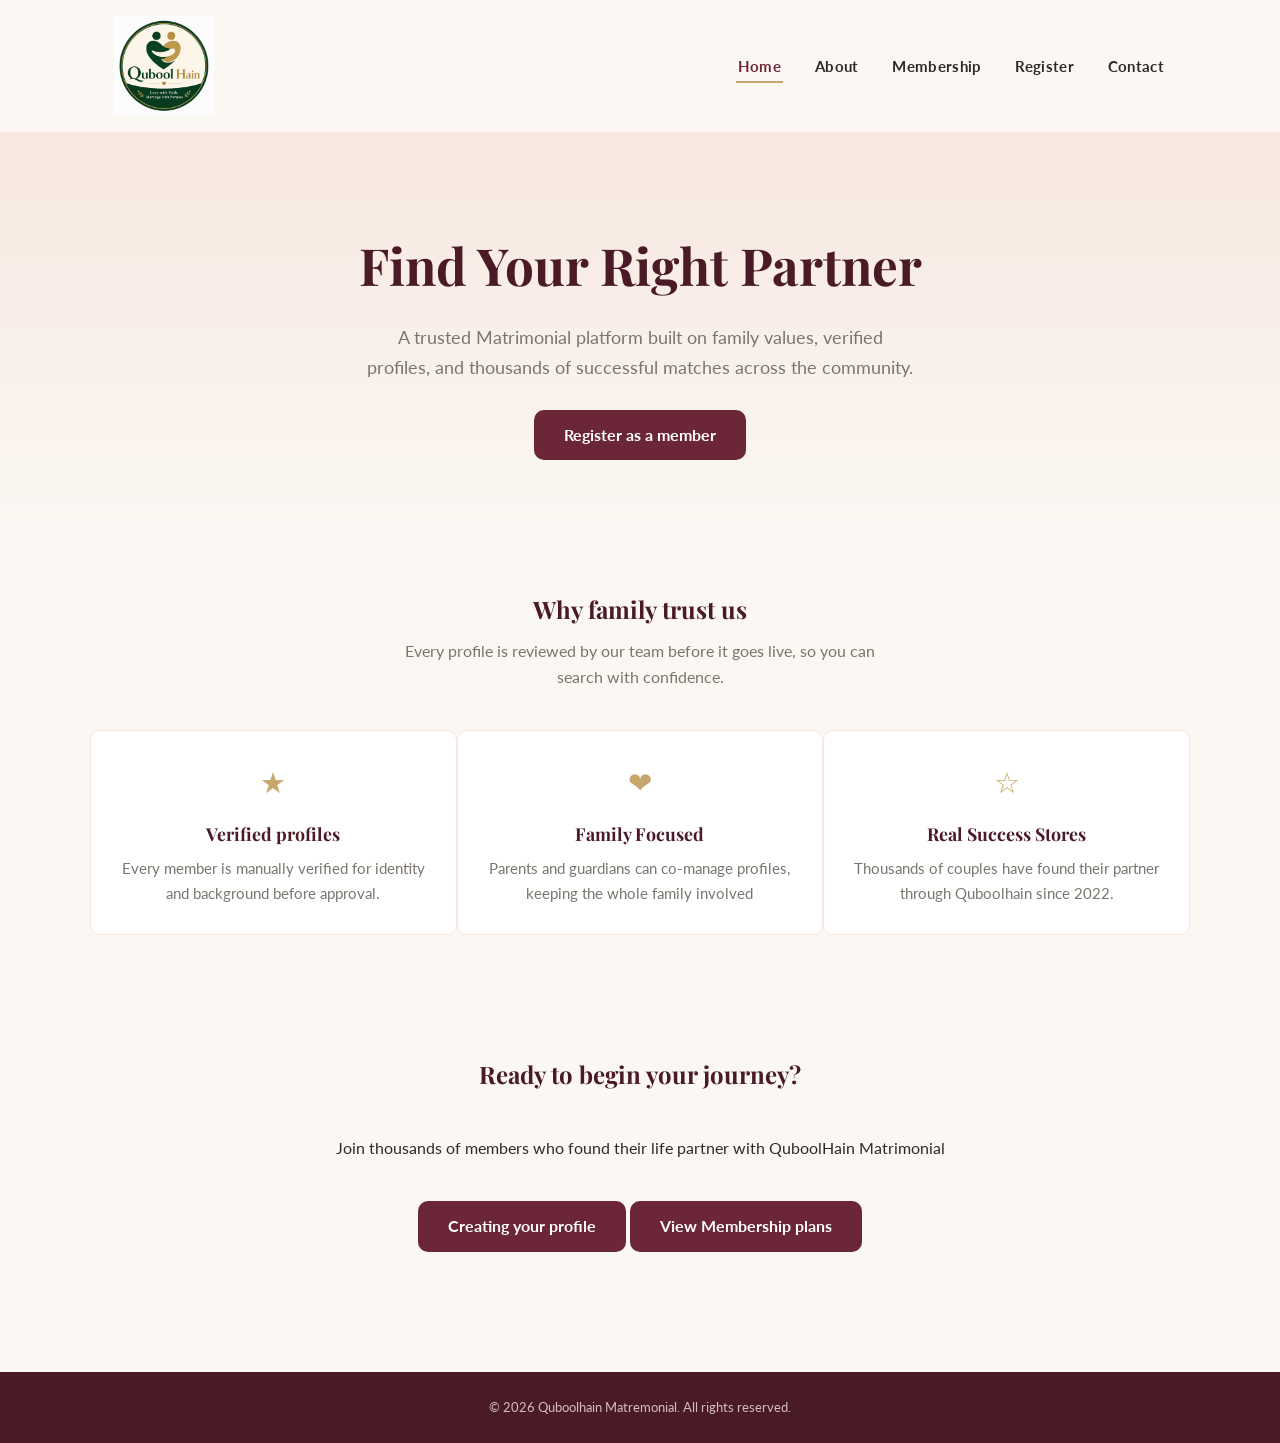
==== index.html @ bb4839d1 "added header in all webpages" ====
<!--
        Student Name: MD Mamatajur Rashed
        Course: IT-150-44 Web Design
        Professor: Anthony Rodriguez
        File Name: index.html
        Date: July 30, 2026
    -->
<!doctype html>
<html lang="en">
  <head>
    <meta charset="UTF-8" />
    <meta name="viewport" content="width=device-width, initial-scale=1.0" />
    <title>Home | QuboolHain Matrimonial</title>
    <link rel="stylesheet" href="css/style.css" />
  </head>

  <body>
    <!-- Header Section-->
    <header>
      <div class="nav-wrap">
        <a href="index.html" class="logo">
          <img 
          src="images/logo.png" 
          alt="Qubool Hain Logo" 
          style="height: 100px; width: auto;"/>
        </a>

        <button class="nav-toggle" aria-label="Toggle navigation menu"> 
          <span></span>
          <span></span>
          <span></span>
        </button>
<!-- Main Navigation Menu-->
        <nav>
          <ul>
            <li><a href="index.html" aria-current="page">Home</a></li>
            <li><a href="about.html">About</a></li>
            <li><a href="services.html">Membership</a></li>
            <li><a href="register.html">Register</a></li>
            <li><a href="contact.html">Contact</a></li>
          </ul>
        </nav>
      </div>
    </header>
<!--Hero Section-->
    <section class="hero">
      <h1> Find Your Right Partner</h1>
      <p>
        A trusted Matrimonial platform built on family values, verified profiles, and thousands of successful matches across the community.
      </p>

      <!------Registation a tag-->
      <a href="register.html" class="btn">Register as a member</a>
    </section>

    <!--Main Content Section-->
    <section class="section container">
      <h2 class="section-title" style="text-align: center;">Why family trust us</h2>
      <p class="section-sub">
        Every profile is reviewed by our team before it goes live, so you can search with confidence.
      </p>
<div class="grid-3">
      <!---Profile verified-->
      <div class="card">
        <div class="icon">&#9733;</div>
        <h3>Verified profiles</h3>
        <p>Every member is manually verified for identity and background before approval.</p>
      </div>

<!-- Family focused  Card -->
      <div class="card">
        <div class="icon">&#10084;</div>
        <h3>Family Focused</h3>
        <p>Parents and guardians can co-manage profiles, keeping the whole family involved</p>
  </div>

<!-- Success Stories Card -->
      <div class="card">
        <div class="icon">&#9734;</div>
        <h3>Real Success Stores</h3>
        <p>Thousands of couples have found their partner through Quboolhain since 2022.</p>
      </div>
    </div>
<!-- Action Section -->
    </section>
    <section class="section container-action" style="text-align: center;">
      <h2> Ready to begin your journey?</h2> 
    <p> Join thousands of members who found their life partner with QuboolHain 
      Matrimonial
    </p>
    <a href="register.html" class="btn">Creating your profile</a>
    <a href="services.html" class="btn btn-outline" 
    > View Membership plans</a>

    </section>

<!-- Footer Section -->
    <footer>
      <p>
        &copy; <span id="copyright-year">2026</span> Quboolhain Matremonial. All rights reserved. 
      </p>
    </footer>
<script src="js/script.js"></script></>
  </body>
</html>
---- css/style.css ----
/* Student Name: MD Mamatajur Rashed
        Course: IT-150-44 Web Design
        Professor: Anthony Rodriguez
        File Name: style.css
        Date: July 30, 2026 
*/
@import url("https://fonts.googleapis.com/css2?family=Playfair+Display:wght@500;700&family=Lato:wght@400;700&display=swap");

:root {
    --burgundy: #6b2737;
    --burgundy-dark: #4a1b27;
    --gold: #c9a66b;
    --cream: #fbf7f2;
    --blush: #f7e7e0;
    --charcoal: #2e2a26;
    --grey: #7a756e;
    --radius: 10px;
    --max-width: 1100px;
}

* {
    box-sizing: border-box;
    margin: 0;
    padding: 0;
}

html {
    scroll-behavior: smooth;
}


/* Body */

body {
    font-family: 'Lato', sans-serif;
    color: var(--charcoal);
    background: var(--cream);
    line-height: 1.65;
}

/* Header */
h1,
h2,
h3 {
    font-family: 'Playfair Display', serif;
    font-weight: 700;
    color: var(--burgundy-dark);
}

a {
    color: inherit;
    text-decoration: none;
}

/* Images */
img {
    max-width: 100%;
    display: block;
}

.container {
    max-width: var(--max-width);
    margin: 0 auto;
    padding: 0 25px;
}

/* Header */
header {
    background: var(--cream);
    border-bottom: 1px solid var(--blush);
    position: sticky;
    top: 0;
    z-index: 100;
}

.nav-wrap {
    display: flex;
    align-items: center;
    justify-content: space-between;
    padding: 16px 24px;
    max-width: var(--max-width);
    margin: 0 auto;
}

.logo {
    display: flex;
    align-items: center;
}

.logo img {
    height: 60px;
    width: auto;
    display: block;
}

.nav-toggle {
    display: none;
    flex-direction: column;
    gap: 5px;
    background: none;
    border: none;
    cursor: pointer;
    padding: 8px;
}

.nav-toggle span {
    width: 26px;
    height: 2px;
    background: var(--burgundy);
    display: block;
}

nav ul {
    list-style: none;
    display: flex;
    gap: 30px;
}

nav ul li a {
    font-weight: 700;
    font-size: .95rem;
    letter-spacing: .3px;
    padding: 6px 2px;
    border-bottom: 2px solid transparent;
}

nav ul li a:hover,
nav ul li a[aria-current="page"] {
    color: var(--burgundy);
    border-color: var(--gold);
}

/* hero */

.hero {
    text-align: center;
    padding: 90px 24px 70px;
    background: linear-gradient(180deg, var(--blush) 0%, var(--cream) 100%);
    animation: fadeIn 1s ease-in;
}

.hero h1 {
    font-size: clamp(2rem, 5vw, 3.2rem);
    margin-bottom: 16px;
}

.hero p {
    max-width: 550px;
    margin: 0 auto 28px;
    color: var(--grey);
    font-size: 1.1rem;
}

/* Animation fadeIn -----*/
@keyframes fadeIn {
    from {
        opacity: 0;
        transform: translateY(12px);
    }

    to {
        opacity: 1;
        transform: translateY(0);
    }
}

/*----- Button ----- */

.btn {
    display: inline-block;
    background-color: var(--burgundy);
    color: white;
    padding: 12px 30px;
    border-radius: var(--radius);
    font-weight: 700;
    border: none;
    cursor: pointer;
    font-size: 1rem;
    transition: background 0.25s ease, transform .15s ease;
}


.btn btn-outline {
    background: transparent;
    color: var(--burgundy);
    border: 2px solid var(--burgundy);
}

.btn:hover {
    background: var(--burgundy-dark);
    transform: translateY(-2px);
}

/* ------Card---- */
.section {
    padding: 60px 0;
}

.section-title {
    text-align: center;
    margin-bottom: 8px;
}

.section-sub {
    text-align: center;
    color: var(--grey);
    max-width: 500px;
    margin: 0 auto 40px;
}

.grid-3 {
    display: grid;
    grid-template-columns: repeat(3, 1fr);
}

.card {
    background: white;
    border: 1px solid var(--blush);
    border-radius: var(--radius);
    padding: 28px 22px;
    text-align: center;
    transition: transform 0.25s ease, box-shadow 0.25s ease;
}

.card:hover {
    transform: translateY(-4px);
    box-shadow: 0 10px 24px rgb(from 107 39 55 0.12);
}

.card .icon {
    font-size: 1.8rem;
    margin-bottom: 12px;
    color: var(--gold);
}

.card h3 {
    font-family: 1.15rem;
    margin-bottom: 8px;
}

.card {
    color: var(--grey);
    font-size: .95rem;
}

.container-action p {
    text-align: center;
    padding: 40px 25px;
}

.form-success {
    display: none;
    background: white;
    color: green;
    padding: 14px;
    border-radius: 6px;
    margin-bottom: 18px;
    font-size: 0.9rem;
}



/* ---Footer--- */
footer {
    background-color: var(--burgundy-dark);
    color: var(--blush);
    text-align: center;
    padding: 25px 23px;
    margin-top: 60px;
}

footer p {
    font-size: .80rem;
    opacity: .80;
}
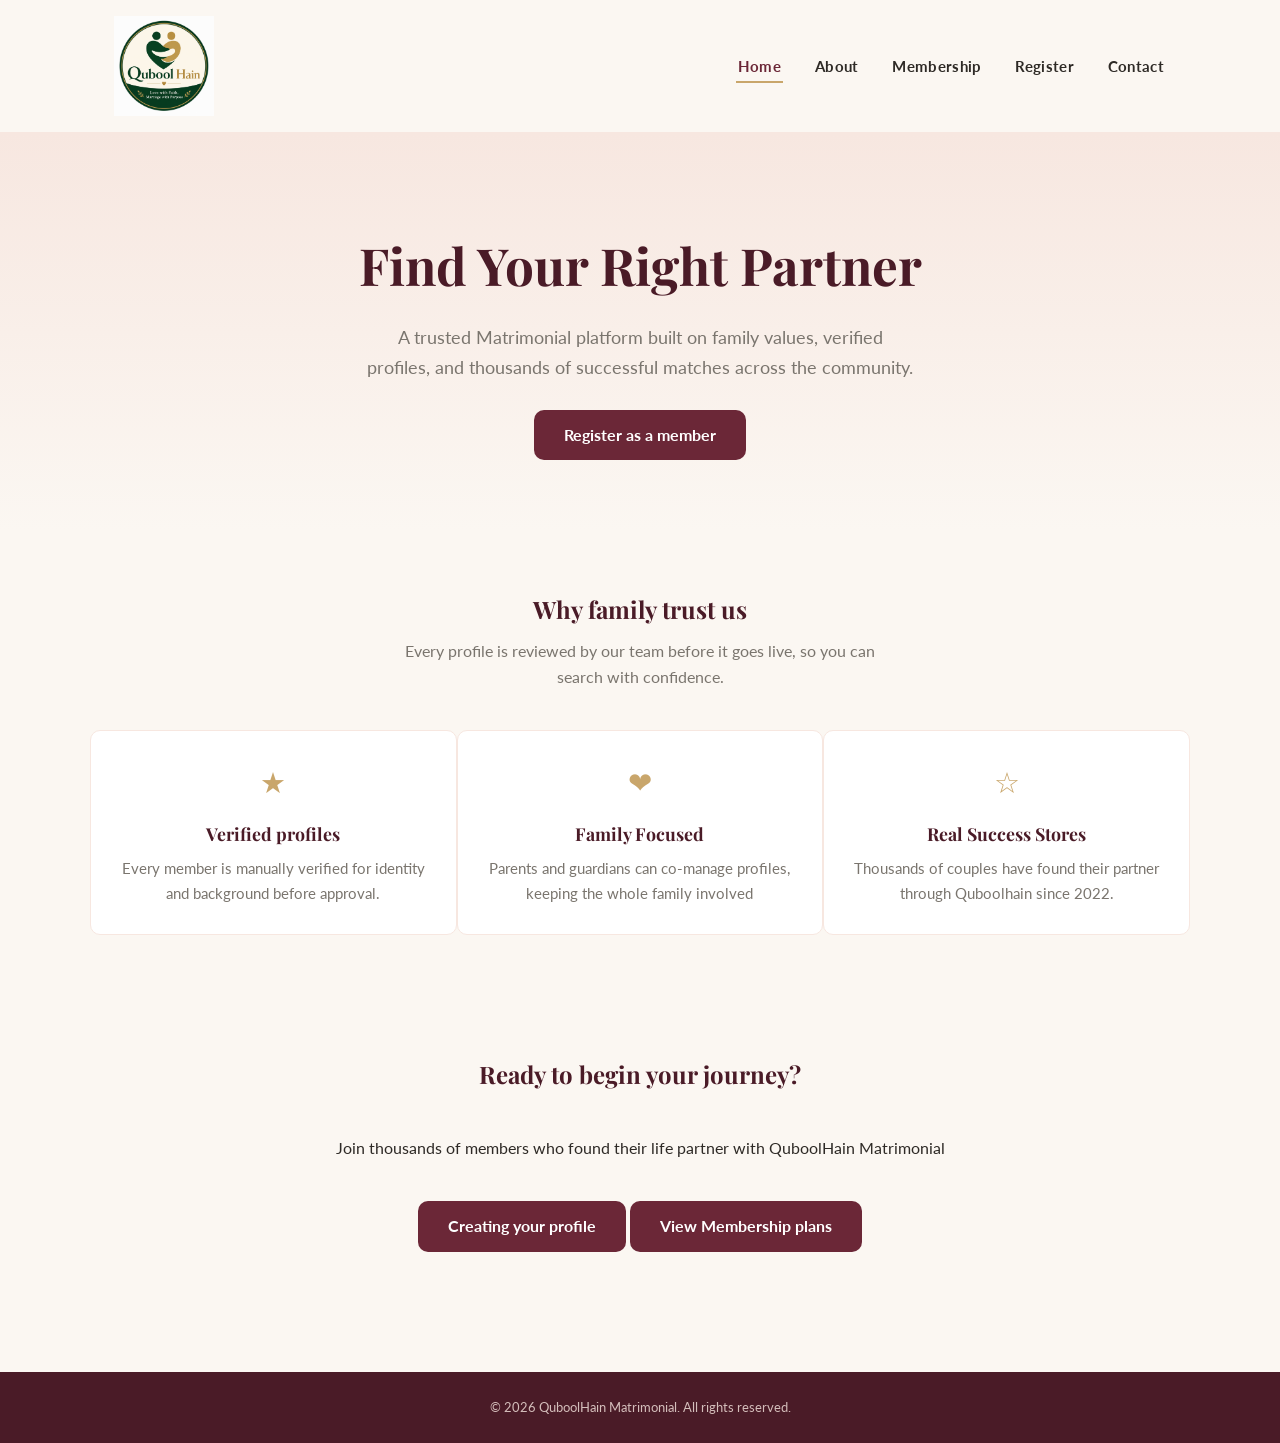
==== commit 52afd108: "fix common error from webpages" ====
--- a/index.html
+++ b/index.html
@@ -97,7 +97,7 @@
 <!-- Footer Section -->
     <footer>
       <p>
-        &copy; <span id="copyright-year">2026</span> Quboolhain Matremonial. All rights reserved. 
+        &copy; <span id="copyright-year">2026</span> QuboolHain Matrimonial. All rights reserved. 
       </p>
     </footer>
 <script src="js/script.js"></script></>
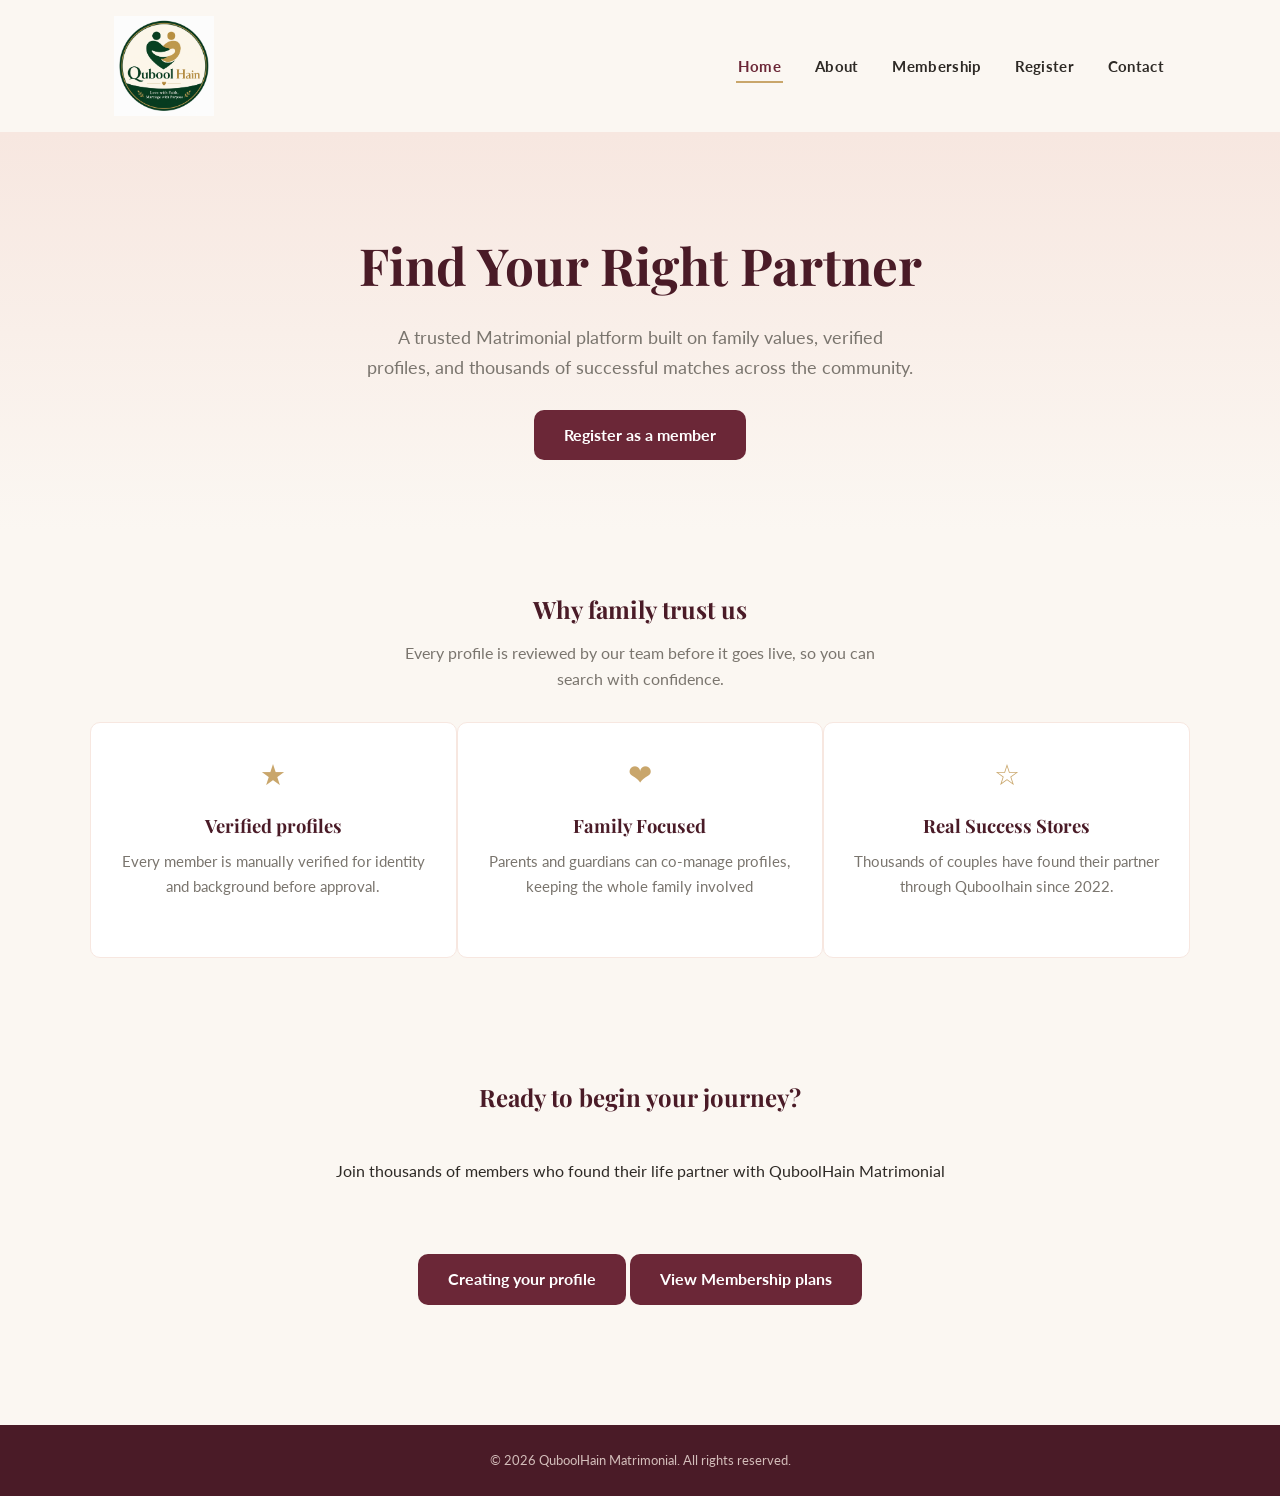
==== commit c3261b4b: "all webpages validation by w3c" ====
--- a/index.html
+++ b/index.html
@@ -15,22 +15,24 @@
   </head>
 
   <body>
-    <!-- Header Section-->
+    <!-- Website Header -->
     <header>
       <div class="nav-wrap">
+        <!-- Website Logo -->
         <a href="index.html" class="logo">
-          <img 
-          src="images/logo.png" 
-          alt="Qubool Hain Logo" 
-          style="height: 100px; width: auto;"/>
+          <img
+            src="images/logo.png"
+            alt="Qubool Hain Logo"
+            style="height: 100px; width: auto"
+          />
         </a>
-
-        <button class="nav-toggle" aria-label="Toggle navigation menu"> 
+        <!-- Mobile Navigation Toggle -->
+        <button class="nav-toggle" aria-label="Toggle navigation menu">
           <span></span>
           <span></span>
           <span></span>
         </button>
-<!-- Main Navigation Menu-->
+        <!-- Main Navigation Menu-->
         <nav>
           <ul>
             <li><a href="index.html" aria-current="page">Home</a></li>
@@ -42,64 +44,78 @@
         </nav>
       </div>
     </header>
-<!--Hero Section-->
+    <!--Hero Section-->
     <section class="hero">
-      <h1> Find Your Right Partner</h1>
+      <h1>Find Your Right Partner</h1>
       <p>
-        A trusted Matrimonial platform built on family values, verified profiles, and thousands of successful matches across the community.
+        A trusted Matrimonial platform built on family values, verified
+        profiles, and thousands of successful matches across the community.
       </p>
 
-      <!------Registation a tag-->
+      <!--Registration  tag-->
       <a href="register.html" class="btn">Register as a member</a>
     </section>
 
     <!--Main Content Section-->
     <section class="section container">
-      <h2 class="section-title" style="text-align: center;">Why family trust us</h2>
+      <h2 class="section-title" style="text-align: center">
+        Why family trust us
+      </h2>
       <p class="section-sub">
-        Every profile is reviewed by our team before it goes live, so you can search with confidence.
+        Every profile is reviewed by our team before it goes live, so you can
+        search with confidence.
       </p>
-<div class="grid-3">
-      <!---Profile verified-->
-      <div class="card">
-        <div class="icon">&#9733;</div>
-        <h3>Verified profiles</h3>
-        <p>Every member is manually verified for identity and background before approval.</p>
+      <div class="grid-3">
+        <!---Profile verified-->
+        <div class="card">
+          <div class="icon">&#9733;</div>
+          <h3>Verified profiles</h3>
+          <p>
+            Every member is manually verified for identity and background before
+            approval.
+          </p>
+        </div>
+
+        <!-- Family focused  Card -->
+        <div class="card">
+          <div class="icon">&#10084;</div>
+          <h3>Family Focused</h3>
+          <p>
+            Parents and guardians can co-manage profiles, keeping the whole
+            family involved
+          </p>
+        </div>
+
+        <!-- Success Stories Card -->
+        <div class="card">
+          <div class="icon">&#9734;</div>
+          <h3>Real Success Stores</h3>
+          <p>
+            Thousands of couples have found their partner through Quboolhain
+            since 2022.
+          </p>
+        </div>
       </div>
-
-<!-- Family focused  Card -->
-      <div class="card">
-        <div class="icon">&#10084;</div>
-        <h3>Family Focused</h3>
-        <p>Parents and guardians can co-manage profiles, keeping the whole family involved</p>
-  </div>
-
-<!-- Success Stories Card -->
-      <div class="card">
-        <div class="icon">&#9734;</div>
-        <h3>Real Success Stores</h3>
-        <p>Thousands of couples have found their partner through Quboolhain since 2022.</p>
-      </div>
-    </div>
-<!-- Action Section -->
+      <!-- Action Section -->
     </section>
-    <section class="section container-action" style="text-align: center;">
-      <h2> Ready to begin your journey?</h2> 
-    <p> Join thousands of members who found their life partner with QuboolHain 
-      Matrimonial
-    </p>
-    <a href="register.html" class="btn">Creating your profile</a>
-    <a href="services.html" class="btn btn-outline" 
-    > View Membership plans</a>
-
+    <section class="section container-action" style="text-align: center">
+      <h2>Ready to begin your journey?</h2>
+      <p>
+        Join thousands of members who found their life partner with QuboolHain
+        Matrimonial
+      </p>
+      <a href="register.html" class="btn">Creating your profile</a>
+      <a href="services.html" class="btn btn-outline"> View Membership plans</a>
     </section>
 
-<!-- Footer Section -->
+    <!-- Footer Section -->
     <footer>
       <p>
-        &copy; <span id="copyright-year">2026</span> QuboolHain Matrimonial. All rights reserved. 
+        &copy; <span id="copyright-year">2026</span> QuboolHain Matrimonial. All
+        rights reserved.
       </p>
     </footer>
-<script src="js/script.js"></script></>
+    <!--External JavaScript-->
+    <script src="js/script.js"></script>
   </body>
 </html>
--- a/css/style.css
+++ b/css/style.css
@@ -180,7 +180,7 @@
 }
 
 
-.btn btn-outline {
+.btn .btn-outline {
     background: transparent;
     color: var(--burgundy);
     border: 2px solid var(--burgundy);
@@ -191,14 +191,14 @@
     transform: translateY(-2px);
 }
 
-/* ------Card---- */
+/* ------Card and grid---- */
 .section {
     padding: 60px 0;
 }
 
 .section-title {
     text-align: center;
-    margin-bottom: 8px;
+    margin-bottom: 10px;
 }
 
 .section-sub {
@@ -206,6 +206,10 @@
     color: var(--grey);
     max-width: 500px;
     margin: 0 auto 40px;
+}
+
+.section p {
+    margin-bottom: 30px;
 }
 
 .grid-3 {
@@ -224,7 +228,7 @@
 
 .card:hover {
     transform: translateY(-4px);
-    box-shadow: 0 10px 24px rgb(from 107 39 55 0.12);
+    box-shadow: 0 10px 24px rgb(107, 39, 55, 0.12);
 }
 
 .card .icon {
@@ -234,7 +238,7 @@
 }
 
 .card h3 {
-    font-family: 1.15rem;
+    font-size: 1.15rem;
     margin-bottom: 8px;
 }
 
@@ -258,7 +262,116 @@
     font-size: 0.9rem;
 }
 
-
+/* -----Forms--- */
+form {
+    background: #fff;
+    border: 1px solid var(--blush);
+    border-radius: var(--radius);
+    padding: 32px;
+    max-width: 700px;
+    margin: 0 auto;
+}
+
+
+.form-row {
+    display: grid;
+    grid-template-columns: 1fr 1fr;
+    gap: 20px;
+    margin-bottom: 20px;
+}
+
+.form-group {
+    display: flex;
+    flex-direction: column;
+}
+
+.form-group.full {
+    grid-column: 1 / -1;
+}
+
+label {
+    font-weight: 700;
+    font-size: .9rem;
+    margin-bottom: 7px;
+    color: var(--burgundy-dark);
+}
+
+input,
+select,
+textarea {
+    font-family: 'Lato', sans-serif;
+    padding: 10px 12px;
+    border: 1px solid #f7e7e0;
+    border-radius: 6px;
+    font-size: 1rem;
+    background: var(--cream);
+}
+
+input:focus,
+select:focus,
+textarea:focus {
+    outline: none;
+    border-color: var(--gold);
+    box-shadow: 0 0 0 3px rgba(201, 166, 107, .25);
+}
+
+/* Message error */
+
+.error-msg {
+    color: red;
+    font-size: .8rem;
+    margin-top: 4px;
+    min-height: 1em;
+}
+
+/* Check Box */
+.checkbox-row {
+    display: flex;
+    align-items: center;
+    gap: 8px;
+    grid-column: 1 / -1;
+    font-size: .9rem;
+    color: var(--grey);
+}
+
+.checkbox-row input {
+    width: auto;
+}
+
+/* table for services  */
+table.plans {
+    width: 100%;
+    border-collapse: collapse;
+    background: #fff;
+    border-radius: var(--radius);
+    overflow: hidden;
+    box-shadow: 0 5px rgb(107, 39, 55, .08);
+}
+
+table.plans caption {
+    text-align: left;
+    font-weight: 700;
+    color: var(--burgundy);
+    padding: 8px 0 12px;
+}
+
+table.plans th,
+table.plans td {
+    padding: 14px 16px;
+    text-align: left;
+    border-bottom: 1px solid var(--blush);
+}
+
+table.plans th {
+    background: var(--burgundy);
+    color: #fff;
+    font-family: 'Playfair Display', sans-serif;
+
+}
+
+table.plans tr:last-child td {
+    border-bottom: none;
+}
 
 /* ---Footer--- */
 footer {
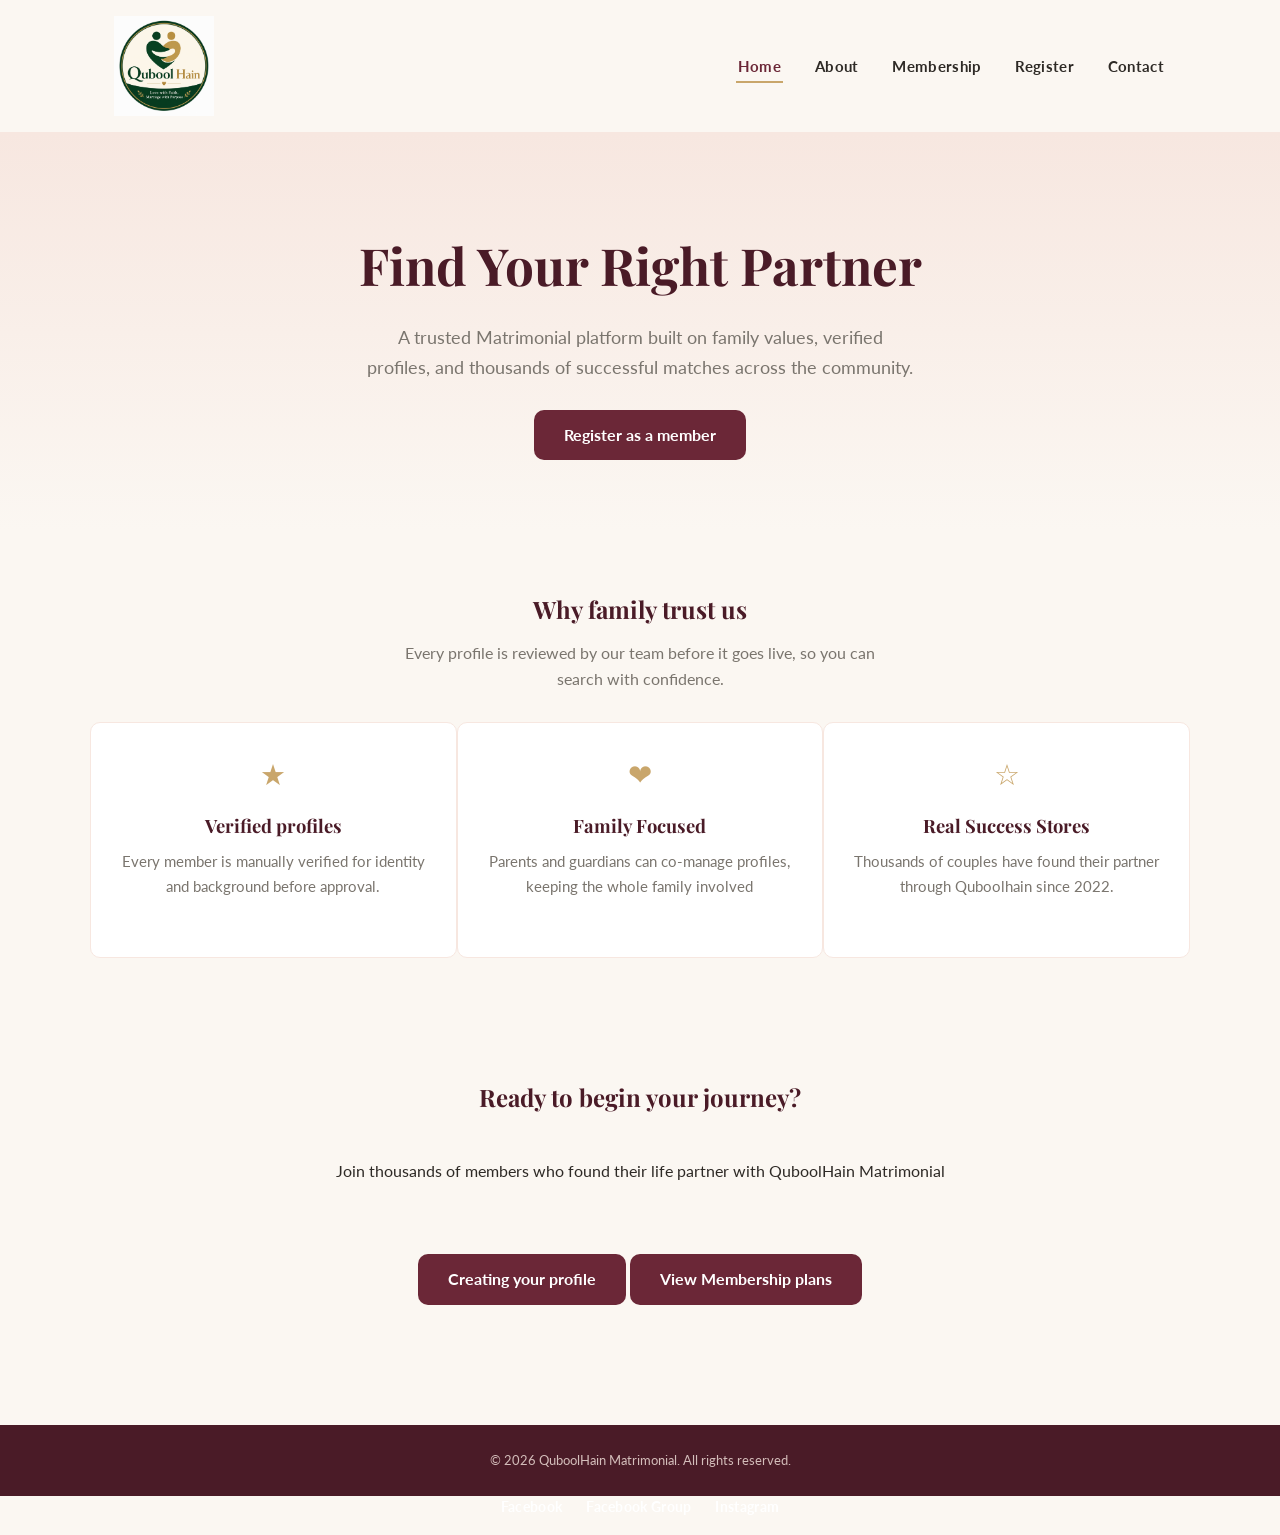
==== commit f2ab04c3: "Added social links inside the footr and update the css" ====
--- a/index.html
+++ b/index.html
@@ -115,6 +115,26 @@
         rights reserved.
       </p>
     </footer>
+    <div class="social-links">
+      <a
+        href="https://www.facebook.com/Quboolhain"
+        target="_blank"
+        aria-label="Visit out Facebook Page"
+        >Facebook</a
+      >
+      <a
+        href="https://www.facebook.com/groups/quboolhain"
+        target="_blank"
+        aria-label="Visit out Facebook Group"
+        >Facebook Group</a
+      >
+      <a
+        href="https://www.instagram.com/quboolhain_matrimonial/"
+        target="_blank"
+        aria-label="Visit out Instagram Page"
+        >Instagram</a
+      >
+    </div>
     <!--External JavaScript-->
     <script src="js/script.js"></script>
   </body>
--- a/css/style.css
+++ b/css/style.css
@@ -385,4 +385,25 @@
 footer p {
     font-size: .80rem;
     opacity: .80;
+}
+
+.social-links {
+    display: flex;
+    justify-content: center;
+    gap: 24px;
+    flex-wrap: wrap;
+    margin-bottom: 12px;
+}
+
+.social-links a {
+    color: white;
+    font-size: .85rem;
+    font-weight: 700;
+    letter-spacing: .3px;
+    border-bottom: 5px solid transparent;
+}
+
+.social-links a:hover {
+    border-color: red;
+    opacity: .85;
 }
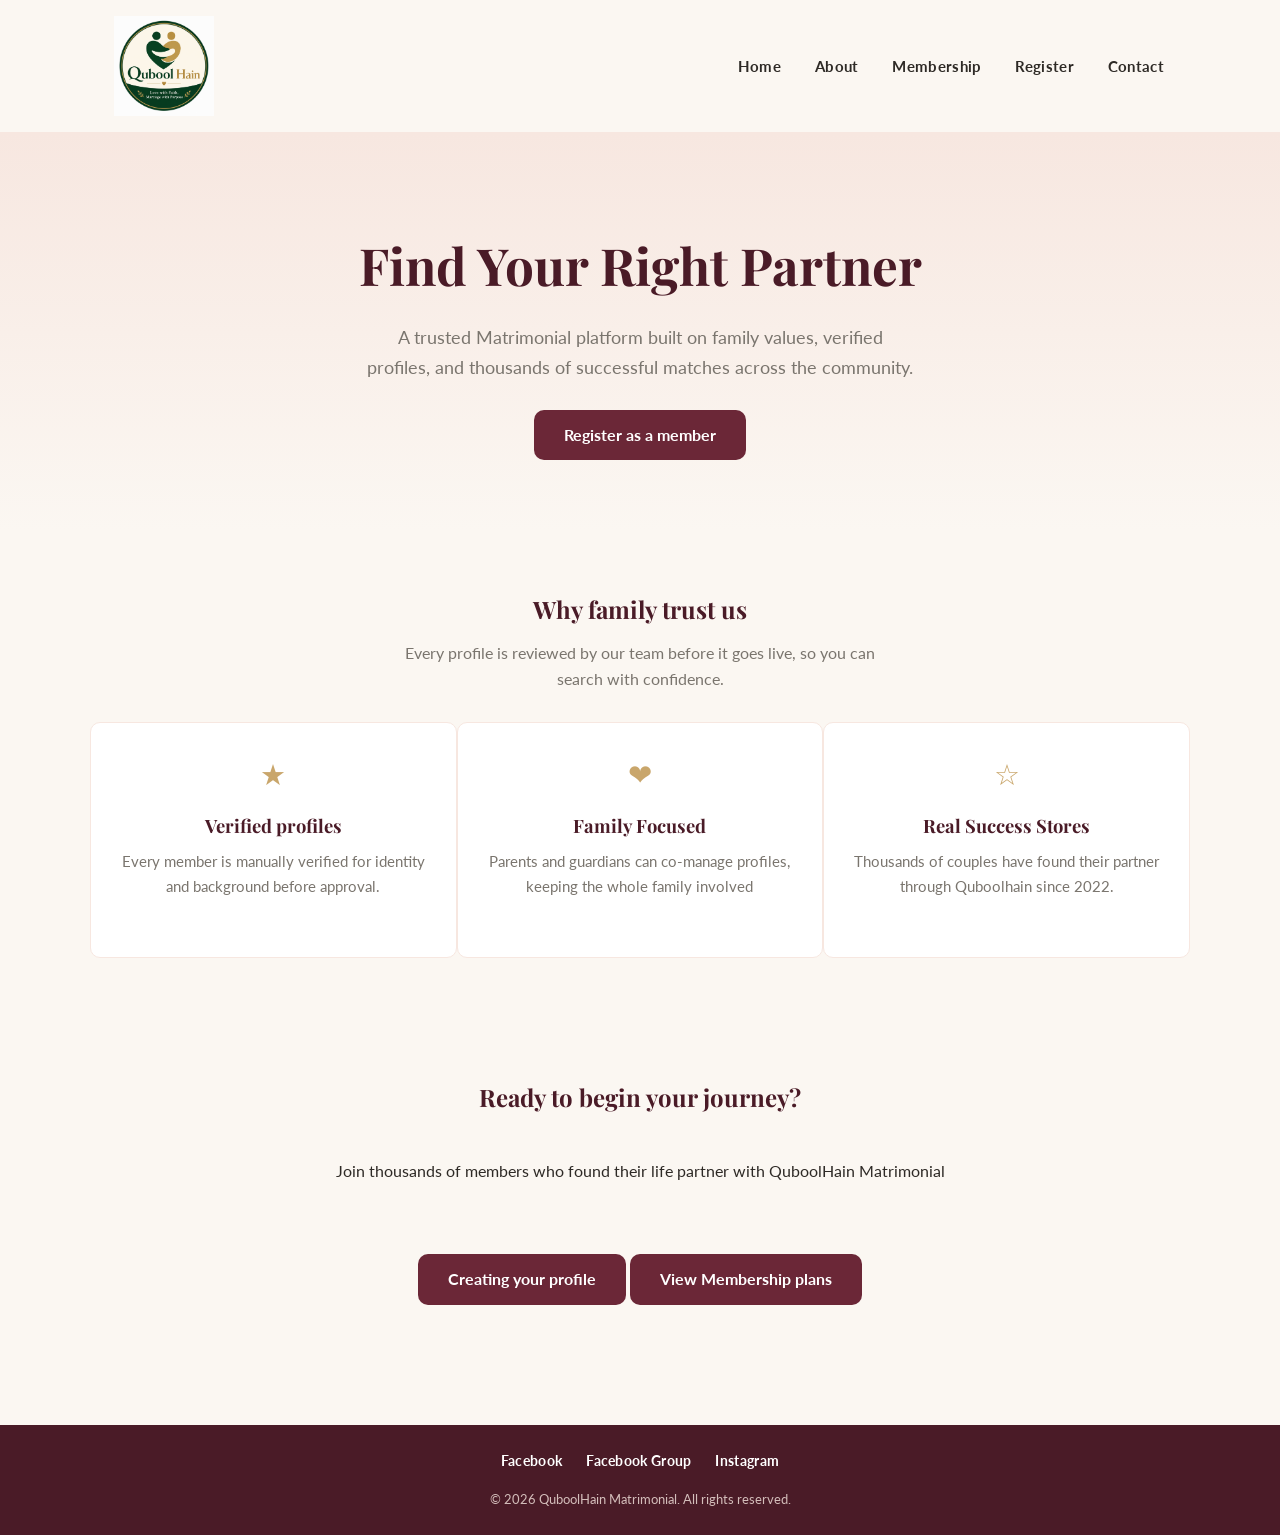
==== commit ab5e6cef: "bugs fixed and upade" ====
--- a/index.html
+++ b/index.html
@@ -35,7 +35,7 @@
         <!-- Main Navigation Menu-->
         <nav>
           <ul>
-            <li><a href="index.html" aria-current="page">Home</a></li>
+            <li><a href="index.html">Home</a></li>
             <li><a href="about.html">About</a></li>
             <li><a href="services.html">Membership</a></li>
             <li><a href="register.html">Register</a></li>
@@ -105,36 +105,37 @@
         Matrimonial
       </p>
       <a href="register.html" class="btn">Creating your profile</a>
-      <a href="services.html" class="btn btn-outline"> View Membership plans</a>
+      <a href="services.html" class="btn"> View Membership plans</a>
     </section>
 
     <!-- Footer Section -->
     <footer>
+      <div class="social-links">
+        <a
+          href="https://www.facebook.com/Quboolhain"
+          target="_blank"
+          aria-label="Visit out Facebook Page"
+          >Facebook</a
+        >
+        <a
+          href="https://www.facebook.com/groups/quboolhain"
+          target="_blank"
+          aria-label="Visit out Facebook Group"
+          >Facebook Group</a
+        >
+        <a
+          href="https://www.instagram.com/quboolhain_matrimonial/"
+          target="_blank"
+          aria-label="Visit out Instagram Page"
+          >Instagram</a
+        >
+      </div>
       <p>
         &copy; <span id="copyright-year">2026</span> QuboolHain Matrimonial. All
         rights reserved.
       </p>
     </footer>
-    <div class="social-links">
-      <a
-        href="https://www.facebook.com/Quboolhain"
-        target="_blank"
-        aria-label="Visit out Facebook Page"
-        >Facebook</a
-      >
-      <a
-        href="https://www.facebook.com/groups/quboolhain"
-        target="_blank"
-        aria-label="Visit out Facebook Group"
-        >Facebook Group</a
-      >
-      <a
-        href="https://www.instagram.com/quboolhain_matrimonial/"
-        target="_blank"
-        aria-label="Visit out Instagram Page"
-        >Instagram</a
-      >
-    </div>
+
     <!--External JavaScript-->
     <script src="js/script.js"></script>
   </body>
--- a/css/style.css
+++ b/css/style.css
@@ -180,11 +180,6 @@
 }
 
 
-.btn .btn-outline {
-    background: transparent;
-    color: var(--burgundy);
-    border: 2px solid var(--burgundy);
-}
 
 .btn:hover {
     background: var(--burgundy-dark);
@@ -406,4 +401,6 @@
 .social-links a:hover {
     border-color: red;
     opacity: .85;
-}+}
+
+/* Responsive */
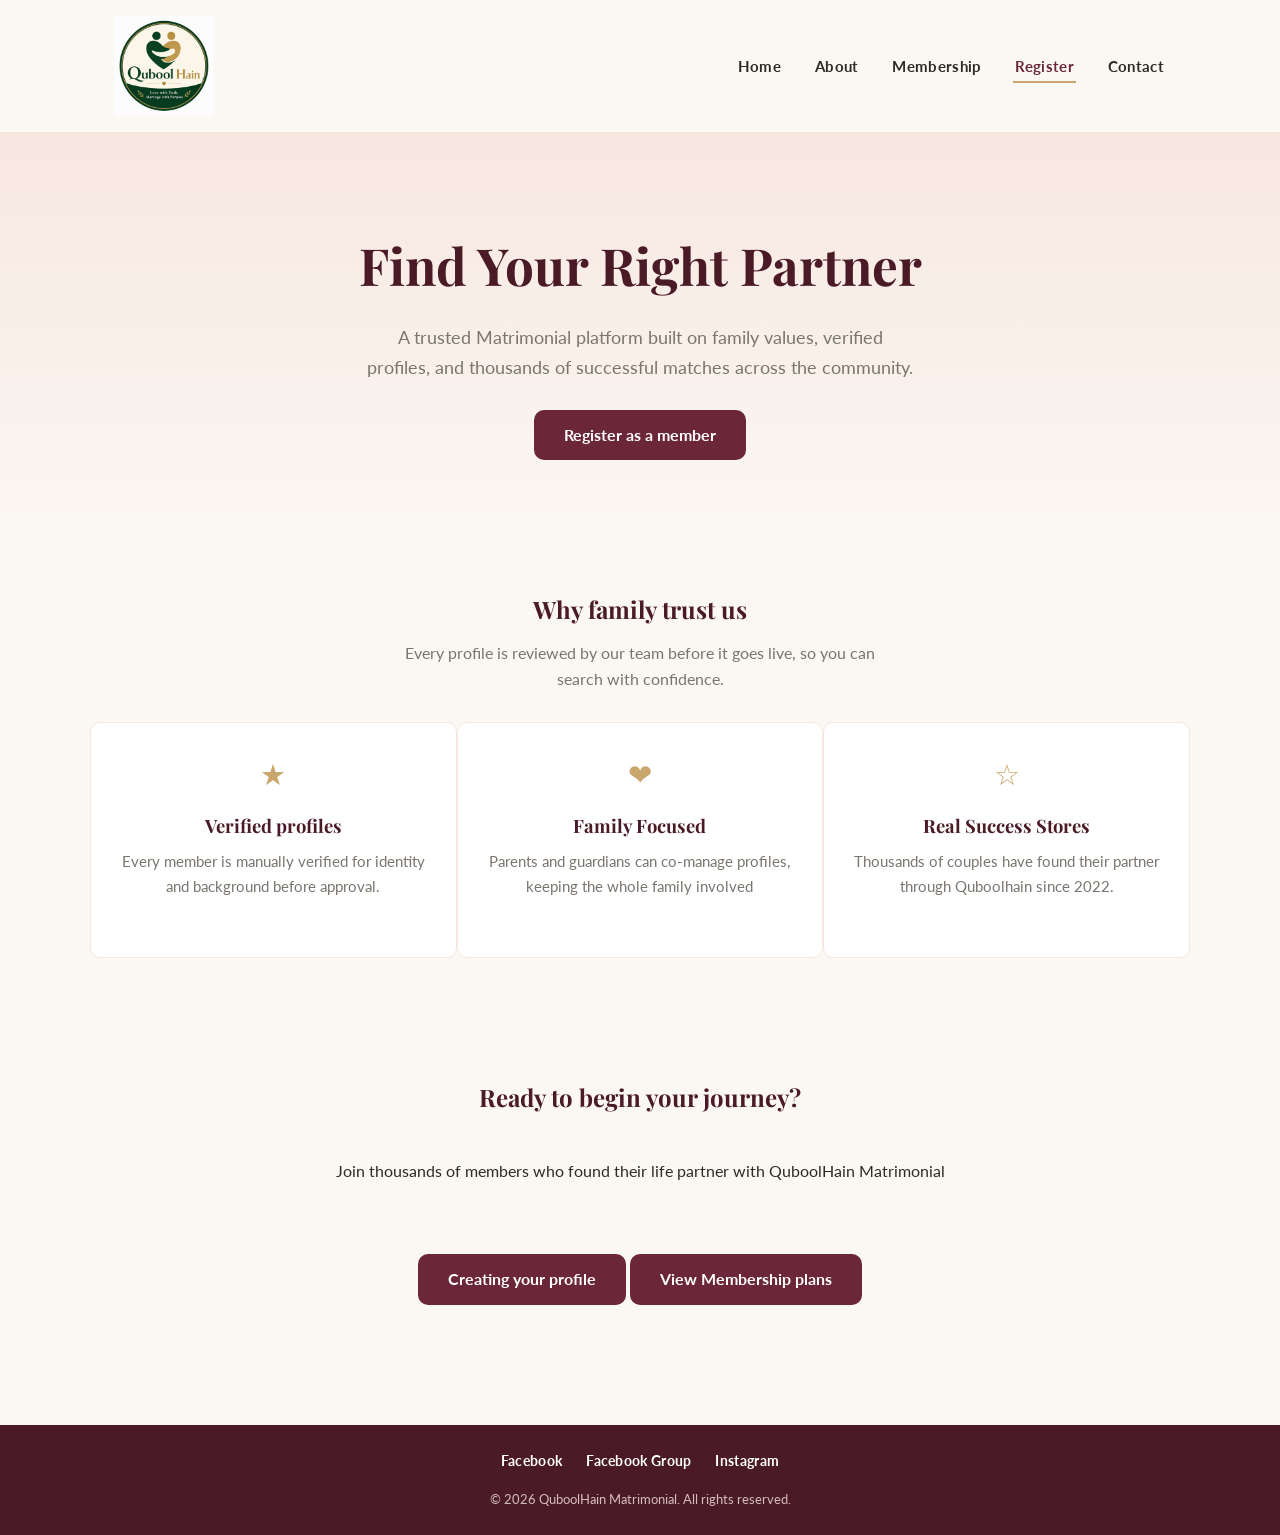
==== commit a1d7fefe: "Update website content and responsive design" ====
--- a/index.html
+++ b/index.html
@@ -22,7 +22,7 @@
         <a href="index.html" class="logo">
           <img
             src="images/logo.png"
-            alt="Qubool Hain Logo"
+            alt="QuboolHainLogo"
             style="height: 100px; width: auto"
           />
         </a>
@@ -38,7 +38,7 @@
             <li><a href="index.html">Home</a></li>
             <li><a href="about.html">About</a></li>
             <li><a href="services.html">Membership</a></li>
-            <li><a href="register.html">Register</a></li>
+            <li><a href="register.html" aria-current="page">Register</a></li>
             <li><a href="contact.html">Contact</a></li>
           </ul>
         </nav>
@@ -110,6 +110,7 @@
 
     <!-- Footer Section -->
     <footer>
+      <!--Our company social links-->
       <div class="social-links">
         <a
           href="https://www.facebook.com/Quboolhain"
--- a/css/style.css
+++ b/css/style.css
@@ -4,6 +4,8 @@
         File Name: style.css
         Date: July 30, 2026 
 */
+
+/* Fonts: Playfair Display and Lato from google fonts. its free for use*/
 @import url("https://fonts.googleapis.com/css2?family=Playfair+Display:wght@500;700&family=Lato:wght@400;700&display=swap");
 
 :root {
@@ -101,6 +103,7 @@
     border: none;
     cursor: pointer;
     padding: 8px;
+
 }
 
 .nav-toggle span {
@@ -178,6 +181,7 @@
     font-size: 1rem;
     transition: background 0.25s ease, transform .15s ease;
 }
+
 
 
 
@@ -399,8 +403,92 @@
 }
 
 .social-links a:hover {
-    border-color: red;
+    border-color: var(--gold);
     opacity: .85;
 }
 
-/* Responsive */+/* Responsive */
+
+@media (max-width:900px) {
+    .grid-3 {
+        grid-template-columns: 1fr 1fr;
+    }
+
+    .form-row {
+        grid-template-columns: 1fr;
+    }
+}
+
+@media(max-width:700px) {
+    .nav-toggle {
+        display: flex;
+    }
+
+
+    nav ul {
+        display: none;
+        flex-direction: column;
+        position: absolute;
+        top: 100%;
+        left: 0;
+        right: 0;
+        background: var(--cream);
+        border-bottom: 5px solid var(--blush);
+        padding: 16px 24px;
+        gap: 16px;
+    }
+
+    nav ul.nav-open {
+        display: flex;
+    }
+
+    .nav-wrap {
+        position: relative;
+    }
+
+    .nav-toggle span {
+        transition: transform .2s ease, opacity .2s ease;
+    }
+
+    .nav-toggle.open span:nth-child(1) {
+        transform: translateY(7px) rotate(45deg);
+    }
+
+    .nav-toggle.open span:nth-child(2) {
+        opacity: 0;
+    }
+
+    .nav-toggle.open span:nth-child(3) {
+        transform: translateY(-7px) rotate(-45deg);
+    }
+
+    .grid-3 {
+        display: grid;
+        grid-template-columns: 1fr;
+        gap: 25px;
+
+    }
+
+    form {
+        padding: 22px;
+    }
+
+    table.plans {
+        table.plans {
+            display: block;
+            width: 100%;
+            overflow-x: auto;
+            white-space: nowrap;
+            -webkit-overflow-scrolling: touch;
+
+        }
+    }
+
+    .btn {
+        display: block;
+        width: 100%;
+        margin: 20px;
+        text-align: center;
+    }
+
+}
